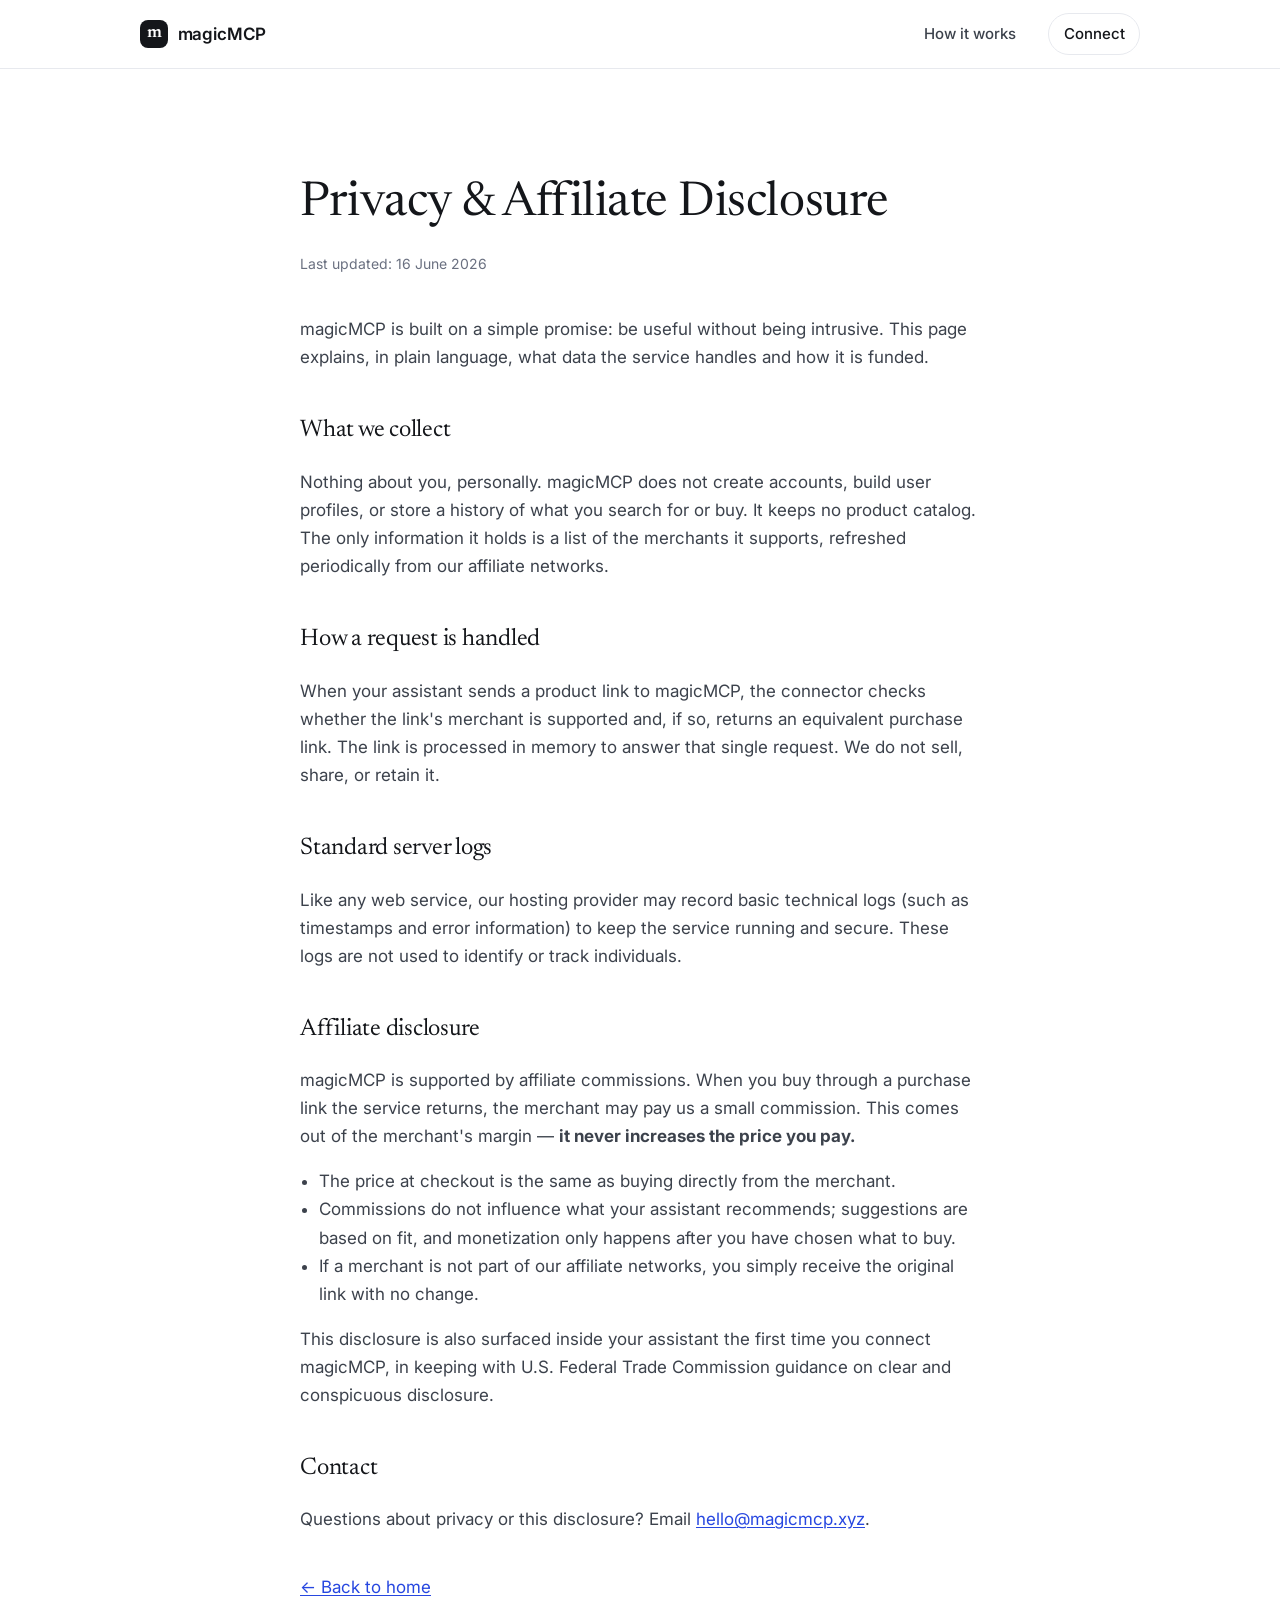
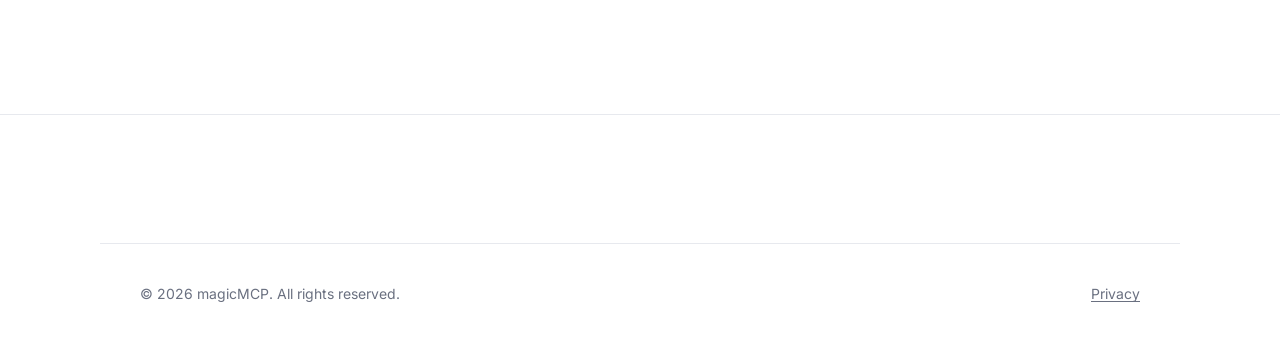
==== privacy.html @ d151d30c "magicMCP marketing site: landing, privacy/disclosure, icons, OG, Vercel config" ====
<!doctype html>
<html lang="en">
<head>
  <meta charset="utf-8" />
  <meta name="viewport" content="width=device-width, initial-scale=1" />
  <title>Privacy &amp; Affiliate Disclosure — magicMCP</title>
  <meta name="description" content="How magicMCP handles data and how it is funded through affiliate links." />
  <link rel="canonical" href="https://magicmcp.xyz/privacy" />
  <link rel="icon" href="/favicon.svg" type="image/svg+xml" />
  <link rel="icon" href="/favicon-32.png" sizes="32x32" type="image/png" />
  <link rel="apple-touch-icon" href="/apple-touch-icon.png" />
  <link rel="manifest" href="/site.webmanifest" />
  <meta name="theme-color" content="#ffffff" />
  <link rel="preconnect" href="https://fonts.googleapis.com" />
  <link rel="preconnect" href="https://fonts.gstatic.com" crossorigin />
  <link href="https://fonts.googleapis.com/css2?family=Inter:wght@400;500;600&family=Newsreader:opsz,wght@6..72,400;6..72,500&display=swap" rel="stylesheet" />
  <link rel="stylesheet" href="/styles.css" />
</head>
<body>
  <header class="site-header">
    <div class="container nav">
      <a class="brand" href="/" aria-label="magicMCP home">
        <span class="brand-mark" aria-hidden="true">m</span>
        <span class="brand-name">magicMCP</span>
      </a>
      <nav class="nav-links" aria-label="Primary">
        <a href="/#how">How it works</a>
        <a class="nav-cta" href="/#connect">Connect</a>
      </nav>
    </div>
  </header>

  <main class="doc">
    <div class="container">
      <h1>Privacy &amp; Affiliate Disclosure</h1>
      <p class="updated">Last updated: 16 June 2026</p>

      <p>
        magicMCP is built on a simple promise: be useful without being intrusive. This page
        explains, in plain language, what data the service handles and how it is funded.
      </p>

      <h2>What we collect</h2>
      <p>
        Nothing about you, personally. magicMCP does not create accounts, build user profiles,
        or store a history of what you search for or buy. It keeps no product catalog. The only
        information it holds is a list of the merchants it supports, refreshed periodically from
        our affiliate networks.
      </p>

      <h2>How a request is handled</h2>
      <p>
        When your assistant sends a product link to magicMCP, the connector checks whether the
        link's merchant is supported and, if so, returns an equivalent purchase link. The link is
        processed in memory to answer that single request. We do not sell, share, or retain it.
      </p>

      <h2>Standard server logs</h2>
      <p>
        Like any web service, our hosting provider may record basic technical logs (such as
        timestamps and error information) to keep the service running and secure. These logs are
        not used to identify or track individuals.
      </p>

      <h2 id="disclosure">Affiliate disclosure</h2>
      <p>
        magicMCP is supported by affiliate commissions. When you buy through a purchase link the
        service returns, the merchant may pay us a small commission. This comes out of the
        merchant's margin — <strong>it never increases the price you pay.</strong>
      </p>
      <ul>
        <li>The price at checkout is the same as buying directly from the merchant.</li>
        <li>Commissions do not influence what your assistant recommends; suggestions are based on fit, and monetization only happens after you have chosen what to buy.</li>
        <li>If a merchant is not part of our affiliate networks, you simply receive the original link with no change.</li>
      </ul>
      <p>
        This disclosure is also surfaced inside your assistant the first time you connect magicMCP,
        in keeping with U.S. Federal Trade Commission guidance on clear and conspicuous disclosure.
      </p>

      <h2>Contact</h2>
      <p>
        Questions about privacy or this disclosure? Email
        <a href="mailto:hello@magicmcp.xyz">hello@magicmcp.xyz</a>.
      </p>

      <p style="margin-top:2.5rem"><a href="/">← Back to home</a></p>
    </div>
  </main>

  <footer class="site-footer">
    <div class="container footer-base">
      <p>© <span id="year">2026</span> magicMCP. All rights reserved.</p>
      <p><a href="/privacy">Privacy</a></p>
    </div>
  </footer>
  <script src="/main.js" defer></script>
</body>
</html>
---- styles.css ----
/* magicMCP — site styles
   Editorial-corporate: serif display, clean sans body, generous whitespace. */

:root {
  --bg: #ffffff;
  --bg-alt: #f6f7f9;
  --ink: #14161a;
  --ink-soft: #3c424c;
  --muted: #6a7080;
  --line: #e7e9ee;
  --accent: #2747e0;
  --accent-dark: #1b34b0;
  --maxw: 1080px;
  --pad: clamp(1.25rem, 4vw, 2.5rem);
  --radius: 14px;
}

* { box-sizing: border-box; }

html { -webkit-text-size-adjust: 100%; scroll-behavior: smooth; }

body {
  margin: 0;
  background: var(--bg);
  color: var(--ink);
  font-family: "Inter", -apple-system, BlinkMacSystemFont, "Segoe UI", Helvetica, Arial, sans-serif;
  font-size: 17px;
  line-height: 1.65;
  -webkit-font-smoothing: antialiased;
  text-rendering: optimizeLegibility;
}

@media (prefers-reduced-motion: reduce) {
  html { scroll-behavior: auto; }
}

h1, h2, h3 {
  font-family: "Newsreader", Georgia, "Times New Roman", serif;
  font-weight: 400;
  letter-spacing: -0.01em;
  color: var(--ink);
  margin: 0;
}

a { color: var(--accent); text-decoration: none; }
a:hover { color: var(--accent-dark); }

.container {
  width: 100%;
  max-width: var(--maxw);
  margin: 0 auto;
  padding-inline: var(--pad);
}

.skip {
  position: absolute;
  left: -9999px;
  top: 0;
}
.skip:focus {
  left: 1rem; top: 1rem;
  background: var(--ink); color: #fff;
  padding: .6rem 1rem; border-radius: 8px; z-index: 100;
}

/* ---------- Header ---------- */
.site-header {
  position: sticky;
  top: 0;
  z-index: 50;
  background: rgba(255, 255, 255, 0.82);
  backdrop-filter: saturate(180%) blur(12px);
  -webkit-backdrop-filter: saturate(180%) blur(12px);
  border-bottom: 1px solid var(--line);
}
.nav {
  display: flex;
  align-items: center;
  justify-content: space-between;
  height: 68px;
}
.brand {
  display: inline-flex;
  align-items: center;
  gap: .6rem;
  color: var(--ink);
  font-weight: 600;
}
.brand:hover { color: var(--ink); }
.brand-mark {
  display: grid;
  place-items: center;
  width: 28px; height: 28px;
  background: var(--ink);
  color: #fff;
  border-radius: 8px;
  font-family: "Newsreader", serif;
  font-size: 18px;
  line-height: 1;
  padding-bottom: 2px;
}
.brand-name { font-size: 17px; letter-spacing: -0.01em; }

.nav-links { display: flex; align-items: center; gap: clamp(1rem, 2.5vw, 2rem); }
.nav-links a {
  color: var(--ink-soft);
  font-size: 15px;
  font-weight: 500;
}
.nav-links a:hover { color: var(--ink); }
.nav-cta {
  color: var(--ink) !important;
  border: 1px solid var(--line);
  padding: .45rem .9rem;
  border-radius: 999px;
}
.nav-cta:hover { border-color: var(--ink); }
@media (max-width: 640px) {
  .nav-links a:not(.nav-cta) { display: none; }
}

/* ---------- Hero ---------- */
.hero {
  padding-top: clamp(4.5rem, 11vw, 9rem);
  padding-bottom: clamp(3.5rem, 9vw, 7rem);
}
.eyebrow {
  margin: 0 0 1.4rem;
  font-size: 13px;
  font-weight: 600;
  letter-spacing: .08em;
  text-transform: uppercase;
  color: var(--muted);
}
.hero h1 {
  font-size: clamp(2.6rem, 6.4vw, 4.6rem);
  line-height: 1.04;
  letter-spacing: -0.025em;
  max-width: 16ch;
}
.lede {
  margin: 1.6rem 0 0;
  max-width: 56ch;
  font-size: clamp(1.05rem, 1.6vw, 1.25rem);
  color: var(--ink-soft);
}
.actions {
  margin-top: 2.4rem;
  display: flex;
  flex-wrap: wrap;
  align-items: center;
  gap: 1rem 1.4rem;
}

.btn {
  display: inline-flex;
  align-items: center;
  gap: .5rem;
  font-size: 15px;
  font-weight: 600;
  border-radius: 999px;
  padding: .8rem 1.5rem;
  transition: background .18s ease, color .18s ease, border-color .18s ease, transform .18s ease;
}
.btn-primary {
  background: var(--accent);
  color: #fff;
}
.btn-primary:hover { background: var(--accent-dark); color: #fff; transform: translateY(-1px); }
.btn-ghost { color: var(--ink); padding-inline: .4rem; }
.btn-ghost:hover { color: var(--accent); }

/* ---------- Sections ---------- */
.section {
  padding-block: clamp(4rem, 9vw, 7.5rem);
}
.section-alt {
  background: var(--bg-alt);
  border-block: 1px solid var(--line);
}
.kicker {
  margin: 0 0 1rem;
  font-size: 13px;
  font-weight: 600;
  letter-spacing: .08em;
  text-transform: uppercase;
  color: var(--accent);
}
.kicker.center, .center { text-align: center; }
.section h2 {
  font-size: clamp(1.9rem, 3.6vw, 2.9rem);
  line-height: 1.12;
  max-width: 22ch;
}
.center.kicker + h2, h2.center { margin-inline: auto; }
.sub {
  margin: 1rem auto 0;
  max-width: 52ch;
  color: var(--muted);
}

/* Split (What it is) */
.split {
  display: grid;
  grid-template-columns: 1fr 1fr;
  gap: clamp(2rem, 6vw, 5rem);
  align-items: start;
}
.split-head h2 { margin-top: .4rem; }
.split-body p { margin: 0 0 1.2rem; color: var(--ink-soft); }
.split-body p:last-child { margin-bottom: 0; }
@media (max-width: 800px) {
  .split { grid-template-columns: 1fr; gap: 1.5rem; }
}

/* Steps */
.steps {
  list-style: none;
  margin: clamp(2.5rem, 5vw, 4rem) 0 0;
  padding: 0;
  display: grid;
  grid-template-columns: repeat(3, 1fr);
  gap: clamp(1.5rem, 4vw, 3rem);
}
.steps li {
  padding-top: 1.5rem;
  border-top: 1px solid var(--line);
}
.step-no {
  font-family: "Newsreader", serif;
  font-size: 14px;
  color: var(--muted);
  letter-spacing: .04em;
}
.steps h3 {
  margin: .7rem 0 .5rem;
  font-size: 1.35rem;
}
.steps p { margin: 0; color: var(--ink-soft); font-size: 16px; }
@media (max-width: 760px) {
  .steps { grid-template-columns: 1fr; }
}

/* Principles */
.principles {
  margin-top: clamp(2.5rem, 5vw, 4rem);
  display: grid;
  grid-template-columns: repeat(3, 1fr);
  gap: clamp(1.5rem, 4vw, 3rem);
}
.principle h3 { font-size: 1.3rem; margin: 0 0 .5rem; }
.principle p { margin: 0; color: var(--ink-soft); font-size: 16px; }
@media (max-width: 760px) {
  .principles { grid-template-columns: 1fr; }
}

/* Connect */
.connect-card {
  margin: clamp(2.5rem, 5vw, 3.5rem) auto 0;
  max-width: 620px;
  background: var(--bg);
  border: 1px solid var(--line);
  border-radius: var(--radius);
  padding: clamp(1.5rem, 4vw, 2.5rem);
  box-shadow: 0 1px 2px rgba(20, 22, 26, .04), 0 12px 30px rgba(20, 22, 26, .05);
}
.connect-steps {
  margin: 0 0 1.5rem;
  padding-left: 1.2rem;
  color: var(--ink-soft);
}
.connect-steps li { margin-bottom: .5rem; }
.endpoint {
  display: flex;
  align-items: center;
  justify-content: space-between;
  gap: 1rem;
  background: var(--bg-alt);
  border: 1px solid var(--line);
  border-radius: 10px;
  padding: .75rem .75rem .75rem 1rem;
}
.endpoint code {
  font-family: ui-monospace, SFMono-Regular, "SF Mono", Menlo, Consolas, monospace;
  font-size: 15px;
  color: var(--ink);
  overflow-x: auto;
  white-space: nowrap;
}
.copy {
  flex: none;
  font-family: inherit;
  font-size: 14px;
  font-weight: 600;
  color: #fff;
  background: var(--ink);
  border: 0;
  border-radius: 8px;
  padding: .5rem .9rem;
  cursor: pointer;
  transition: background .18s ease;
}
.copy:hover { background: #000; }
.copy.copied { background: #1f8a4c; }
.fineprint {
  margin: 1.25rem 0 0;
  font-size: 14px;
  color: var(--muted);
}

/* ---------- Footer ---------- */
.site-footer {
  border-top: 1px solid var(--line);
  padding-top: clamp(3rem, 6vw, 4.5rem);
  padding-bottom: 2.5rem;
}
.footer-grid {
  display: grid;
  grid-template-columns: 1.6fr 1fr 1fr;
  gap: 2rem;
}
.footer-tag { margin: 1rem 0 0; color: var(--muted); font-size: 15px; max-width: 30ch; }
.footer-h {
  margin: 0 0 1rem;
  font-size: 13px;
  font-weight: 600;
  letter-spacing: .06em;
  text-transform: uppercase;
  color: var(--muted);
}
.footer-col { display: flex; flex-direction: column; gap: .6rem; }
.footer-col a { color: var(--ink-soft); font-size: 15px; }
.footer-col a:hover { color: var(--ink); }
.footer-base {
  margin-top: clamp(2.5rem, 5vw, 3.5rem);
  padding-top: 1.5rem;
  border-top: 1px solid var(--line);
  display: flex;
  justify-content: space-between;
  flex-wrap: wrap;
  gap: .5rem;
  color: var(--muted);
  font-size: 14px;
}
.footer-base a { color: var(--muted); text-decoration: underline; text-underline-offset: 2px; }
.footer-base a:hover { color: var(--ink); }
@media (max-width: 700px) {
  .footer-grid { grid-template-columns: 1fr 1fr; }
  .footer-brand { grid-column: 1 / -1; }
}

/* ---------- Legal pages ---------- */
.doc { padding-block: clamp(3.5rem, 8vw, 6rem); }
.doc .container { max-width: 760px; }
.doc h1 { font-size: clamp(2.2rem, 5vw, 3rem); margin-bottom: .5rem; }
.doc .updated { color: var(--muted); font-size: 14px; margin: 0 0 2.5rem; }
.doc h2 { font-size: 1.5rem; margin: 2.5rem 0 .75rem; }
.doc p, .doc li { color: var(--ink-soft); }
.doc ul { padding-left: 1.2rem; }
.doc a { text-decoration: underline; text-underline-offset: 2px; }
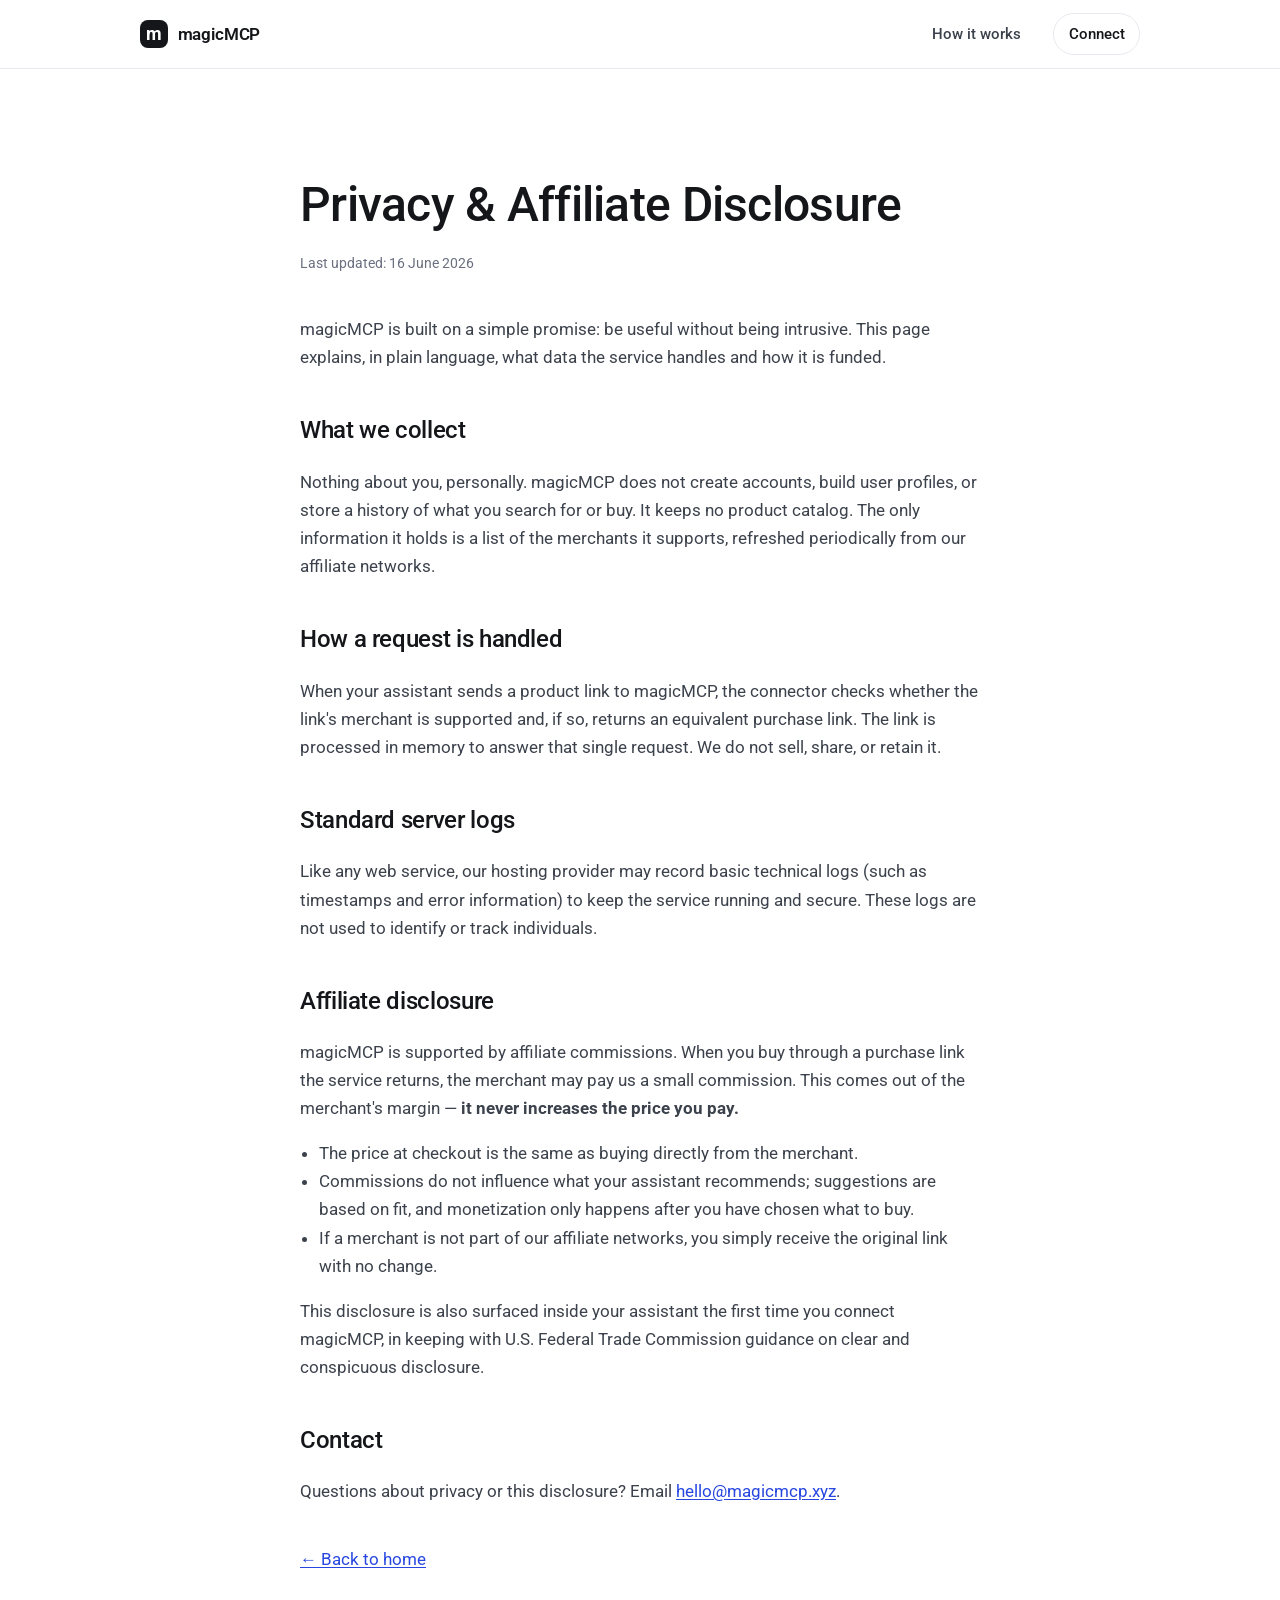
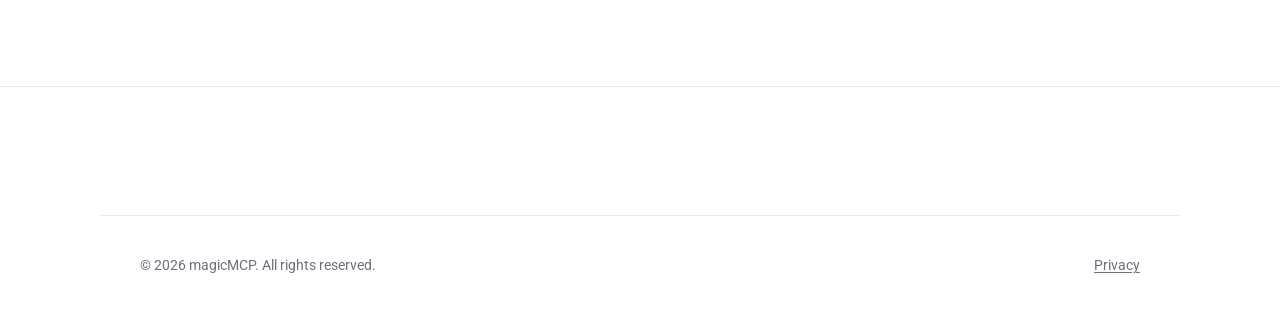
==== commit 174944eb: "Roboto (Google) font, fullscreen split hero with fal.ai illustration, matching sans icons/OG" ====
--- a/privacy.html
+++ b/privacy.html
@@ -13,7 +13,7 @@
   <meta name="theme-color" content="#ffffff" />
   <link rel="preconnect" href="https://fonts.googleapis.com" />
   <link rel="preconnect" href="https://fonts.gstatic.com" crossorigin />
-  <link href="https://fonts.googleapis.com/css2?family=Inter:wght@400;500;600&family=Newsreader:opsz,wght@6..72,400;6..72,500&display=swap" rel="stylesheet" />
+  <link href="https://fonts.googleapis.com/css2?family=Roboto:wght@300;400;500;700&display=swap" rel="stylesheet" />
   <link rel="stylesheet" href="/styles.css" />
 </head>
 <body>
--- a/styles.css
+++ b/styles.css
@@ -23,7 +23,7 @@
   margin: 0;
   background: var(--bg);
   color: var(--ink);
-  font-family: "Inter", -apple-system, BlinkMacSystemFont, "Segoe UI", Helvetica, Arial, sans-serif;
+  font-family: "Roboto", -apple-system, BlinkMacSystemFont, "Segoe UI", Helvetica, Arial, sans-serif;
   font-size: 17px;
   line-height: 1.65;
   -webkit-font-smoothing: antialiased;
@@ -35,9 +35,9 @@
 }
 
 h1, h2, h3 {
-  font-family: "Newsreader", Georgia, "Times New Roman", serif;
-  font-weight: 400;
-  letter-spacing: -0.01em;
+  font-family: "Roboto", -apple-system, BlinkMacSystemFont, "Segoe UI", Helvetica, Arial, sans-serif;
+  font-weight: 500;
+  letter-spacing: -0.015em;
   color: var(--ink);
   margin: 0;
 }
@@ -94,10 +94,10 @@
   background: var(--ink);
   color: #fff;
   border-radius: 8px;
-  font-family: "Newsreader", serif;
+  font-family: "Roboto", sans-serif;
+  font-weight: 700;
   font-size: 18px;
   line-height: 1;
-  padding-bottom: 2px;
 }
 .brand-name { font-size: 17px; letter-spacing: -0.01em; }
 
@@ -119,10 +119,55 @@
   .nav-links a:not(.nav-cta) { display: none; }
 }
 
-/* ---------- Hero ---------- */
+/* ---------- Hero (fullscreen) ---------- */
 .hero {
-  padding-top: clamp(4.5rem, 11vw, 9rem);
-  padding-bottom: clamp(3.5rem, 9vw, 7rem);
+  position: relative;
+  display: flex;
+  align-items: center;
+  min-height: calc(100svh - 69px);
+  padding-block: clamp(2rem, 5vw, 4rem);
+}
+.hero-grid {
+  display: grid;
+  grid-template-columns: 1.05fr 0.95fr;
+  align-items: center;
+  gap: clamp(2rem, 6vw, 5rem);
+  width: 100%;
+}
+.hero-copy { max-width: 36rem; }
+.hero-art { justify-self: center; }
+.hero-art img {
+  display: block;
+  width: 100%;
+  height: auto;
+  max-width: 620px;
+}
+.hero-scroll {
+  position: absolute;
+  left: 50%;
+  bottom: clamp(1rem, 3vh, 2rem);
+  transform: translateX(-50%);
+  width: 42px; height: 42px;
+  display: grid; place-items: center;
+  border: 1px solid var(--line);
+  border-radius: 999px;
+  color: var(--muted);
+  background: var(--bg);
+  font-size: 18px;
+  animation: bob 2.2s ease-in-out infinite;
+}
+.hero-scroll:hover { color: var(--ink); border-color: var(--ink); }
+@keyframes bob { 0%, 100% { transform: translate(-50%, 0); } 50% { transform: translate(-50%, 5px); } }
+@media (prefers-reduced-motion: reduce) { .hero-scroll { animation: none; } }
+@media (max-width: 860px) {
+  .hero { min-height: auto; padding-top: clamp(2.5rem, 8vw, 4rem); padding-bottom: clamp(3rem, 9vw, 5rem); }
+  .hero-grid { grid-template-columns: 1fr; text-align: center; gap: 2.25rem; }
+  .hero-copy { max-width: none; margin-inline: auto; }
+  .hero h1, .lede { margin-inline: auto; }
+  .actions { justify-content: center; }
+  .hero-art { order: -1; }
+  .hero-art img { max-width: 360px; }
+  .hero-scroll { display: none; }
 }
 .eyebrow {
   margin: 0 0 1.4rem;
@@ -133,9 +178,10 @@
   color: var(--muted);
 }
 .hero h1 {
-  font-size: clamp(2.6rem, 6.4vw, 4.6rem);
-  line-height: 1.04;
-  letter-spacing: -0.025em;
+  font-size: clamp(2.4rem, 5.4vw, 4.1rem);
+  font-weight: 700;
+  line-height: 1.07;
+  letter-spacing: -0.03em;
   max-width: 16ch;
 }
 .lede {
@@ -227,9 +273,10 @@
   border-top: 1px solid var(--line);
 }
 .step-no {
-  font-family: "Newsreader", serif;
+  font-family: "Roboto", sans-serif;
+  font-weight: 500;
   font-size: 14px;
-  color: var(--muted);
+  color: var(--accent);
   letter-spacing: .04em;
 }
 .steps h3 {
